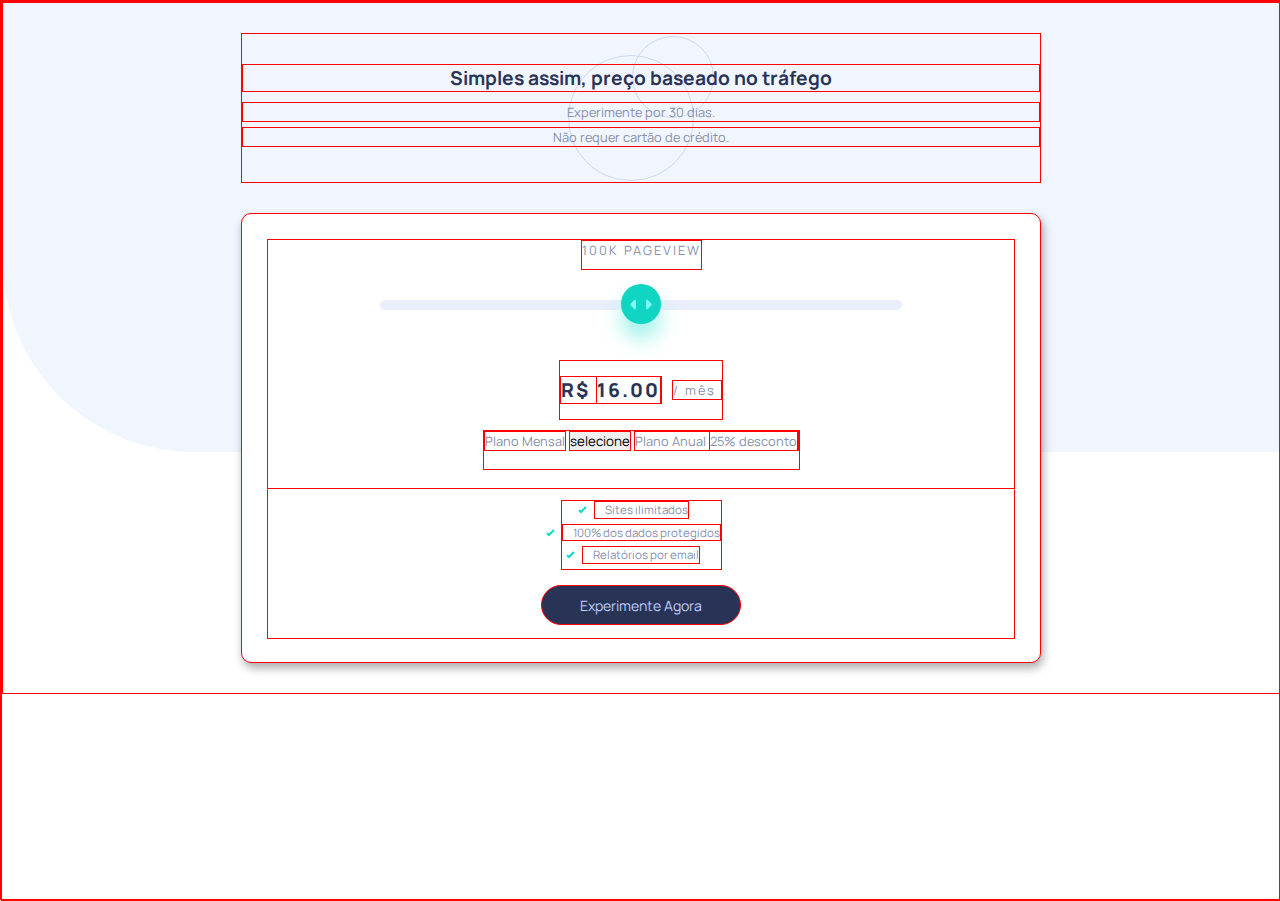
==== exercicios/projeto2/index.html @ 58aa9065 "projeto2" ====
<!DOCTYPE html>
<html lang="en">
<head>
    <meta charset="UTF-8">
    <meta http-equiv="X-UA-Compatible" content="IE=edge">
    <meta name="viewport" content="width=device-width, initial-scale=1.0">
    <title>Escolha seu plano</title>
    <link rel="stylesheet" href="style/style.css">
    <link rel="shortcut icon" href="images/favicon-32x32.png" type="image/x-icon">
</head>
<body>
    <main>
        <header>
            <h1>Simples assim, preço baseado no tráfego</h1>
            <p>Experimente por 30 dias.</p>
            <p>Não requer cartão de crédito.</p>
        </header>
        <section id="planos">
            <section id="escolha-plano">
                <p>100K PAGEVIEW</p>
                <input type="range" name="plano" id="plano" min="1" max="5" value="3">
                <div id="valor-plano">
                    <p id="preco">R$ <span>16.00</span></p>
                    <p>/ mês</p>
                </div>
                <div>
                    <span>Plano Mensal</span>
                    <button>selecione</button>
                    <span>Plano Anual <span>25% desconto</span></span>
                </div>
            </section>
            <section id="beneficios">
                <ul>
                    <li>Sites ilimitados</li>
                    <li>100% dos dados protegidos</li>
                    <li>Relatórios por email</li>
                </ul>
                <button>Experimente Agora</button>
            </section>
        </section>
    </main>

    <script src="scripts/script.js"></script>
</body>
</html>
---- exercicios/projeto2/style/style.css ----
/* # Front-end Style Guide

## Layout

The designs were created to the following widths:

- Mobile: 375px
- Desktop: 1440px

## Colors

### Primary

- Soft Cyan (Full Slider Bar): hsl(174, 77%, 80%)
- Strong Cyan (Slider Backround): hsl(174, 86%, 45%)
- Light Grayish Red (Discount Background): hsl(14, 92%, 95%)
- Light Red (Discount Text): hsl(15, 100%, 70%)
- Pale Blue (CTA Text): hsl(226, 100%, 87%)

### Neutral

- White (Pricing Component Background): hsl (0, 0%, 100%)
- Very Pale Blue (Main Background): hsl(230, 100%, 99%)
- Light Grayish Blue (Empty Slider Bar): hsl(224, 65%, 95%)
- Light Grayish Blue (Toggle Background): hsl(223, 50%, 87%)
- Grayish Blue (Text): hsl(225, 20%, 60%)
- Dark Desaturated Blue (Text & CTA Background): hsl(227, 35%, 25%)

## Typography

### Body Copy

- Font size (Introductory Paragraph): 15px

### Font

- Family: [Manrope](https://fonts.google.com/specimen/Manrope)
- Weights: 600, 800 */

@import url('https://fonts.googleapis.com/css2?family=Manrope:wght@600;800&display=swap');

:root {
    /*Color Primary*/
    --Soft-Cyan: hsl(174, 77%, 80%);
    --Strong-Cyan: hsl(174, 86%, 45%);
    --Light-Grayish-Red: hsl(14, 92%, 95%);
    --Light-Red: hsl(15, 100%, 70%);
    --Pale-Blue: hsl(226, 100%, 87%);
    /*Color Neutral*/
    --White: hsl(0, 0%, 100%);
    --Very-Pale-Blue: hsl(230, 100%, 99%);
    --Light-Grayish-Blue: hsl(224, 65%, 95%);
    --Light-Grayish-Blue-Toggle: hsl(223, 50%, 87%);
    --Grayish-Blue: hsl(225, 20%, 60%);
    --Dark-Desaturated-Blue: hsl(227, 35%, 25%);
    /*Font-family*/
    --Manrope: 'Manrope', sans-serif;
}

* {
    margin: 0;
    padding: 0;
    text-decoration: none;
    box-sizing: border-box;
    border: 1px solid red;
    font-family: var(--Manrope);
}

body, html {
    width: 100vw;
    height: 100vh;
}

/* body {
    background: var(--Very-Pale-Blue);
} */

main {
    display: grid;
    grid-template-columns: minmax(300px, 800px);
    grid-template-rows: 150px 450px;
    justify-content: center;
    row-gap: 30px;
    padding: 30px 30px;
    background: url(../images/bg-pattern.svg) left top no-repeat;
    background-size: auto;
    color: var(--Grayish-Blue);
    font-size: 0.8em;
}

main header {
    text-align: center;
    background: url(../images/pattern-circles.svg) center center no-repeat;
}

main header h1 {
    font-size: 1.5em;
    text-align: center;
    margin-top: 30px;
    margin-bottom: 10px;
    color: var(--Dark-Desaturated-Blue);
}

main header p {
    margin-bottom: 5px;
}

#planos {
    display: grid;
    grid-template-rows: 250px 150px;
    padding: 25px;
    background: var(--White);
    border-radius: 10px;
    box-shadow: 2px 5px 10px rgba(0, 0, 0, 0.329);
}

#escolha-plano {
    display: grid;
    grid-template-rows: 30px 70px 60px 40px;
    justify-items: center;
    row-gap: 10px;
}

#escolha-plano p {
    letter-spacing: 2px;
}

#escolha-plano input[type= range] {
    -webkit-appearance: none;
    border: none;
    background: var(--Light-Grayish-Blue);
    width: 70%;
    height: 10px;
    border-radius: 10px;
    margin-top: 20px;
}

input[type=range]::-webkit-slider-thumb {
    -webkit-appearance: none;
    border: none;
    height: 40px;
    width: 40px;
    border-radius: 50%;
    background: var(--Strong-Cyan) url(../images/icon-slider.svg) center center no-repeat;
    margin-top: -2px;
    box-shadow: 0px 15px 20px var(--Soft-Cyan);
}

input[type=range]::-moz-range-thumb {
    border: none;
    height: 40px;
    width: 40px;
    border-radius: 50%;
    background: var(--Strong-Cyan) url(../images/icon-slider.svg) center center no-repeat;
    margin-top: -2px;
    box-shadow: 0px 15px 20px var(--Soft-Cyan);
}

input[type=range]::-webkit-slider-thumb:active {
    background: hsl(174, 85%, 31%) url(../images/icon-slider.svg) center center no-repeat;
}

input[type=range]::-moz-range-thumb:active {
    background: hsl(174, 85%, 31%) url(../images/icon-slider.svg) center center no-repeat;
}

input[type=range]::-moz-range-progress {
    height: 10px;
    border-radius: 10px;
    background: var(--Soft-Cyan);
}

#valor-plano {
    display: grid;
    grid-template-rows: 1fr;
    grid-template-columns: 1fr 50px;
    column-gap: 10px;
    align-items: center;
}

#valor-plano #preco {
    font-size: 1.5em;
    font-weight: 800;
    color: var(--Dark-Desaturated-Blue);
}

#beneficios {
    display: grid;
    grid-template-rows: 70px 60px;
    justify-items: center;
    row-gap: 5px;
    padding: 10px 0;
    border-top: 1px solid var(--Very-Pale-Blue);
}

#beneficios ul {
    display: grid;
    justify-items: center;
}

#beneficios li {
    font-size: 0.9em;
    list-style-image: url(../images/icon-check.svg);
    margin-bottom: 5px;
    padding-left: 10px;
}

#beneficios button {
    margin: 10px 0;
    font-size: 1.1em;
    color: var(--Pale-Blue);background: var(--Dark-Desaturated-Blue);
    width: 200px;
    border-radius: 20px;
}
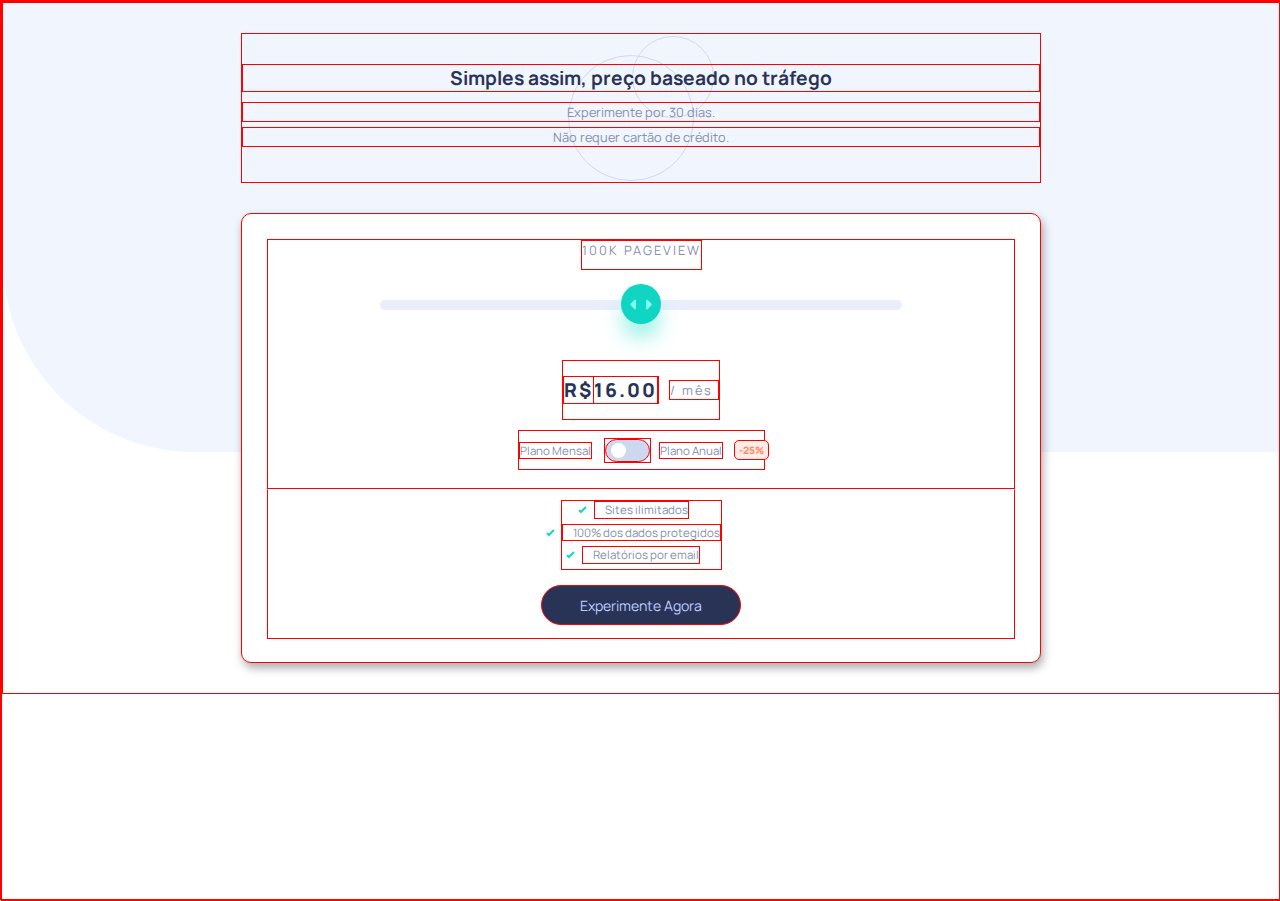
==== commit 58f0622d: "projeto 2 0.2" ====
--- a/exercicios/projeto2/index.html
+++ b/exercicios/projeto2/index.html
@@ -20,13 +20,16 @@
                 <p>100K PAGEVIEW</p>
                 <input type="range" name="plano" id="plano" min="1" max="5" value="3">
                 <div id="valor-plano">
-                    <p id="preco">R$ <span>16.00</span></p>
+                    <p id="preco">R$<span>16.00</span></p>
                     <p>/ mês</p>
                 </div>
-                <div>
+                <div id="escolha-periodo">
                     <span>Plano Mensal</span>
-                    <button>selecione</button>
-                    <span>Plano Anual <span>25% desconto</span></span>
+                    <label for="">
+                        <input type="checkbox" name="Plano Mensal/Plano Anual" id="periodo-plano">
+                    </label>
+                    <span>Plano Anual</span>
+                    <span id="desconto">-25%</span>
                 </div>
             </section>
             <section id="beneficios">
--- a/exercicios/projeto2/style/style.css
+++ b/exercicios/projeto2/style/style.css
@@ -133,6 +133,7 @@
     height: 10px;
     border-radius: 10px;
     margin-top: 20px;
+    cursor: ew-resize;
 }
 
 input[type=range]::-webkit-slider-thumb {
@@ -184,6 +185,55 @@
     color: var(--Dark-Desaturated-Blue);
 }
 
+#escolha-periodo {
+    display: grid;
+    grid-template-rows: 1fr;
+    grid-template-columns: 80px 50px 70px 30px;
+    align-items: center;
+    justify-items: start;
+    column-gap: 5px;
+}
+
+#escolha-periodo span {
+    font-size: 0.9em;
+}
+
+#escolha-periodo #desconto {
+    font-size: 0.8em;
+    padding: 2px 4px;
+    border-radius: 5px;
+    background: var(--Light-Grayish-Red);
+    color: var(--Light-Red);
+    font-weight: 800;
+}
+
+#escolha-periodo label input[type="checkbox"] {
+    appearance: none;
+    background: var(--Light-Grayish-Blue-Toggle);
+    height: 23px;
+    width: 45px;
+    border-radius: 15px;
+    cursor: pointer;
+    display: grid;
+    align-items: center;
+    justify-items: start;
+    transition: .4s;
+}
+
+#escolha-periodo label input[type="checkbox"]::before {
+    content: "";
+    height: 15px;
+    width: 15px;
+    background: white;
+    border-radius: 50%;
+    margin: 0 5px;
+}
+
+#escolha-periodo label input[type="checkbox"]:checked {
+    background: var(--Strong-Cyan);
+    justify-items: end;
+}
+
 #beneficios {
     display: grid;
     grid-template-rows: 70px 60px;
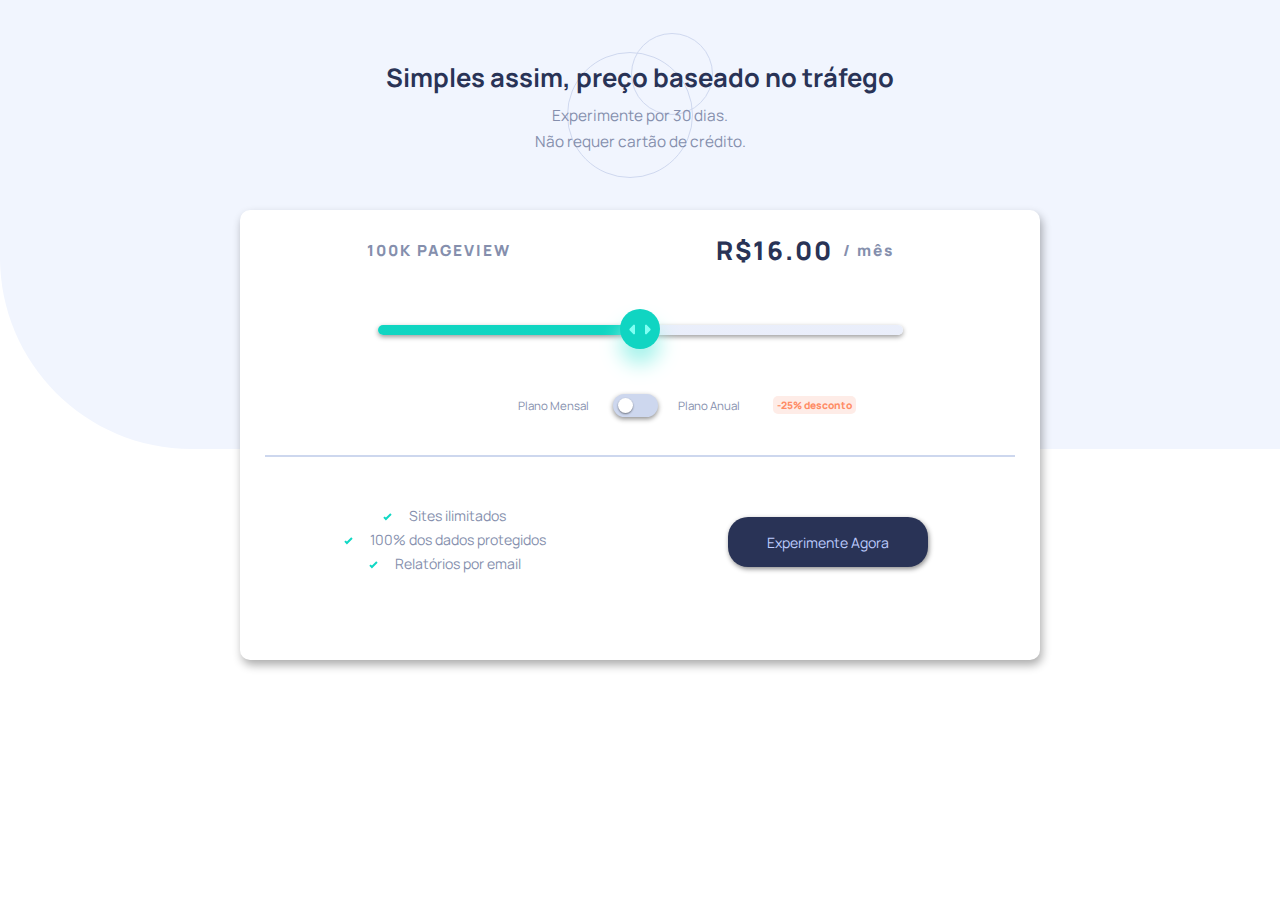
==== commit ca29f967: "projeto 0.5" ====
--- a/exercicios/projeto2/index.html
+++ b/exercicios/projeto2/index.html
@@ -21,7 +21,7 @@
                 <input type="range" name="plano" id="plano" min="1" max="5" value="3">
                 <div id="valor-plano">
                     <p id="preco">R$<span>16.00</span></p>
-                    <p>/ mês</p>
+                    <p id= "periodo">/ mês</p>
                 </div>
                 <div id="escolha-periodo">
                     <span>Plano Mensal</span>
--- a/exercicios/projeto2/style/style.css
+++ b/exercicios/projeto2/style/style.css
@@ -62,18 +62,18 @@
     padding: 0;
     text-decoration: none;
     box-sizing: border-box;
-    border: 1px solid red;
+    /* border: 1px solid red; */
     font-family: var(--Manrope);
+}
+
+::-webkit-scrollbar {
+    display: none;
 }
 
 body, html {
     width: 100vw;
     height: 100vh;
 }
-
-/* body {
-    background: var(--Very-Pale-Blue);
-} */
 
 main {
     display: grid;
@@ -123,17 +123,19 @@
 
 #escolha-plano p {
     letter-spacing: 2px;
+    font-weight: 800;
 }
 
 #escolha-plano input[type= range] {
     -webkit-appearance: none;
     border: none;
-    background: var(--Light-Grayish-Blue);
+    background: linear-gradient(to left, var(--Light-Grayish-Blue) 50%, var(--Strong-Cyan) 50%);
     width: 70%;
     height: 10px;
     border-radius: 10px;
     margin-top: 20px;
-    cursor: ew-resize;
+    cursor: pointer;
+    box-shadow: 0 2px 5px rgba(0, 0, 0, 0.397);
 }
 
 input[type=range]::-webkit-slider-thumb {
@@ -174,7 +176,7 @@
 #valor-plano {
     display: grid;
     grid-template-rows: 1fr;
-    grid-template-columns: 1fr 50px;
+    grid-template-columns: 1fr 70px;
     column-gap: 10px;
     align-items: center;
 }
@@ -188,7 +190,7 @@
 #escolha-periodo {
     display: grid;
     grid-template-rows: 1fr;
-    grid-template-columns: 80px 50px 70px 30px;
+    grid-template-columns: 90px 50px 90px 30px;
     align-items: center;
     justify-items: start;
     column-gap: 5px;
@@ -218,6 +220,11 @@
     align-items: center;
     justify-items: start;
     transition: .4s;
+    box-shadow: 0px 2px 5px rgba(0, 0, 0, 0.452);
+}
+
+#escolha-periodo label input[type="checkbox"]:hover {
+    background: var(--Soft-Cyan);
 }
 
 #escolha-periodo label input[type="checkbox"]::before {
@@ -227,6 +234,7 @@
     background: white;
     border-radius: 50%;
     margin: 0 5px;
+    box-shadow: 0 1px 2px rgba(0, 0, 0, 0.466);
 }
 
 #escolha-periodo label input[type="checkbox"]:checked {
@@ -240,7 +248,7 @@
     justify-items: center;
     row-gap: 5px;
     padding: 10px 0;
-    border-top: 1px solid var(--Very-Pale-Blue);
+    border-top: 2px solid var(--Light-Grayish-Blue-Toggle);
 }
 
 #beneficios ul {
@@ -256,9 +264,87 @@
 }
 
 #beneficios button {
-    margin: 10px 0;
     font-size: 1.1em;
     color: var(--Pale-Blue);background: var(--Dark-Desaturated-Blue);
     width: 200px;
+    height: 50px;
     border-radius: 20px;
-}
+    border: none;
+    box-shadow: 1px 2px 5px rgba(0, 0, 0, 0.459);
+}
+
+/* Media Queries */
+
+@media screen and (min-width: 1024px) {
+    main header h1, #valor-plano #preco {
+        font-size: 2em;
+    }
+
+    main header p, #escolha-plano p {
+        font-size: 1.2em;
+    }
+
+    #planos {
+        display: grid;
+        grid-template-rows: 220px 150px;
+    }
+
+    #escolha-plano {
+        display: grid;
+        grid-template-areas: 
+        "pageview valor"
+        "plano plano"
+        "toggle toggle"
+        ;
+        justify-items: center;
+        align-items: center;
+        row-gap: 20px;
+    }
+
+    #escolha-plano p {
+        grid-area: pageview;
+    }
+
+    #valor-plano {
+        grid-area: valor;
+        grid-template-areas: "preco periodo";
+    }
+
+    #valor-plano #preco {
+        grid-area: preco;
+    }
+
+    #valor-plano #periodo {
+        grid-area: periodo;
+    }
+
+    #plano {
+        grid-area: plano;
+    }
+
+    #escolha-periodo {
+        grid-area: toggle;
+    }
+    
+    #escolha-periodo {
+        grid-template-columns: 90px 60px 90px 90px;
+        margin-left: 100px;
+    }
+
+    #escolha-periodo #desconto::after {
+        content: " desconto";
+    }
+
+    #beneficios {
+        display: grid;
+        grid-template-rows: 150px;
+        grid-template-columns: 1fr 1fr;
+        justify-items: center;
+        align-items: center;
+    }
+
+    #beneficios li {
+        font-size: 1.1em;
+    }
+
+}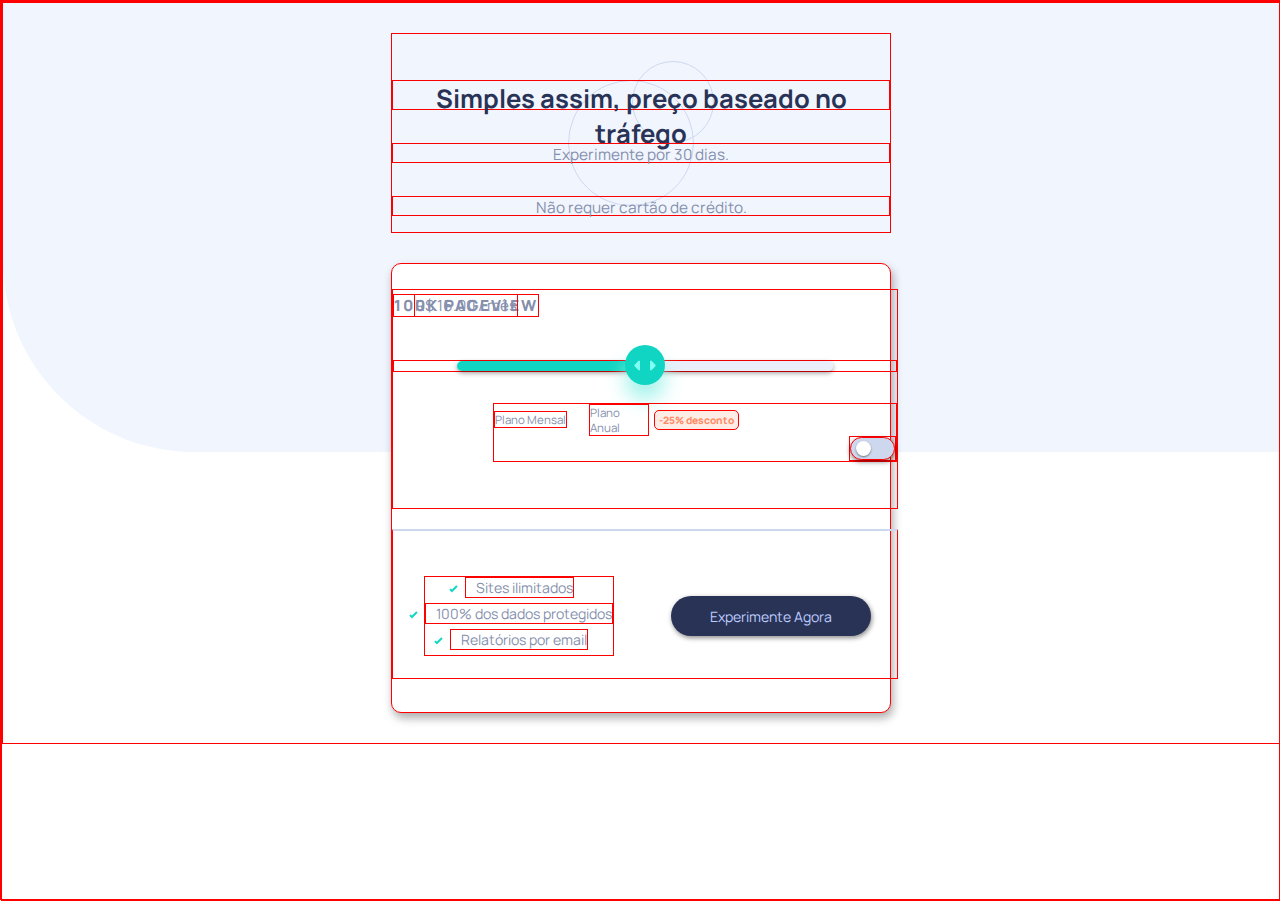
==== commit 969d94c2: "projeto2 - 0.6" ====
--- a/exercicios/projeto2/index.html
+++ b/exercicios/projeto2/index.html
@@ -17,15 +17,16 @@
         </header>
         <section id="planos">
             <section id="escolha-plano">
-                <p>100K PAGEVIEW</p>
-                <input type="range" name="plano" id="plano" min="1" max="5" value="3">
-                <div id="valor-plano">
-                    <p id="preco">R$<span>16.00</span></p>
-                    <p id= "periodo">/ mês</p>
-                </div>
+                <p id="pageview">100K PAGEVIEW</p>
+                <label for="plano">
+                    <input type="range" name="plano" id="plano" min="1" max="5" value="3">
+                </label>
+                <p id="preco-periodo">
+                    
+                </p>
                 <div id="escolha-periodo">
                     <span>Plano Mensal</span>
-                    <label for="">
+                    <label for="periodo-plano">
                         <input type="checkbox" name="Plano Mensal/Plano Anual" id="periodo-plano">
                     </label>
                     <span>Plano Anual</span>
--- a/exercicios/projeto2/style/style.css
+++ b/exercicios/projeto2/style/style.css
@@ -62,7 +62,7 @@
     padding: 0;
     text-decoration: none;
     box-sizing: border-box;
-    /* border: 1px solid red; */
+    border: 1px solid red;
     font-family: var(--Manrope);
 }
 
@@ -77,11 +77,11 @@
 
 main {
     display: grid;
-    grid-template-columns: minmax(300px, 800px);
+    grid-template-columns: minmax(300px, 500px);
     grid-template-rows: 150px 450px;
     justify-content: center;
     row-gap: 30px;
-    padding: 30px 30px;
+    padding: 30px 40px;
     background: url(../images/bg-pattern.svg) left top no-repeat;
     background-size: auto;
     color: var(--Grayish-Blue);
@@ -91,54 +91,64 @@
 main header {
     text-align: center;
     background: url(../images/pattern-circles.svg) center center no-repeat;
+    display: grid;
+    grid-template-rows: 30px 20px 20px;
+    align-content: space-around;
+    padding-top: 30px;
 }
 
 main header h1 {
     font-size: 1.5em;
-    text-align: center;
-    margin-top: 30px;
-    margin-bottom: 10px;
     color: var(--Dark-Desaturated-Blue);
 }
 
-main header p {
-    margin-bottom: 5px;
-}
-
 #planos {
     display: grid;
-    grid-template-rows: 250px 150px;
-    padding: 25px;
+    grid-template-rows: 200px 150px;
+    grid-template-columns: 1fr;
+    padding: 25px 0;
     background: var(--White);
     border-radius: 10px;
     box-shadow: 2px 5px 10px rgba(0, 0, 0, 0.329);
+    row-gap: 20px;
 }
 
 #escolha-plano {
     display: grid;
-    grid-template-rows: 30px 70px 60px 40px;
-    justify-items: center;
-    row-gap: 10px;
-}
-
-#escolha-plano p {
+    grid-template-rows: 30px 40px 40px 30px;
+    align-content: space-between;
+}
+
+#escolha-plano #pageview {
     letter-spacing: 2px;
     font-weight: 800;
-}
-
-#escolha-plano input[type= range] {
+    display: grid;
+    align-items: center;
+    justify-items: center;
+}
+
+#escolha-plano label {
+    width: 100%;
+    display: grid;
+    justify-items: center;
+    align-items: center;
+}
+
+#escolha-plano #plano {
     -webkit-appearance: none;
     border: none;
     background: linear-gradient(to left, var(--Light-Grayish-Blue) 50%, var(--Strong-Cyan) 50%);
-    width: 70%;
+    width: 75%;
     height: 10px;
     border-radius: 10px;
     margin-top: 20px;
     cursor: pointer;
     box-shadow: 0 2px 5px rgba(0, 0, 0, 0.397);
-}
-
-input[type=range]::-webkit-slider-thumb {
+    margin: 0;
+    padding: 0;
+}
+
+#escolha-plano #plano::-webkit-slider-thumb {
     -webkit-appearance: none;
     border: none;
     height: 40px;
@@ -149,7 +159,7 @@
     box-shadow: 0px 15px 20px var(--Soft-Cyan);
 }
 
-input[type=range]::-moz-range-thumb {
+#escolha-plano #plano::-moz-range-thumb {
     border: none;
     height: 40px;
     width: 40px;
@@ -159,19 +169,19 @@
     box-shadow: 0px 15px 20px var(--Soft-Cyan);
 }
 
-input[type=range]::-webkit-slider-thumb:active {
+#escolha-plano #plano::-webkit-slider-thumb:active {
     background: hsl(174, 85%, 31%) url(../images/icon-slider.svg) center center no-repeat;
 }
 
-input[type=range]::-moz-range-thumb:active {
+#escolha-plano #plano::-moz-range-thumb:active {
     background: hsl(174, 85%, 31%) url(../images/icon-slider.svg) center center no-repeat;
 }
 
-input[type=range]::-moz-range-progress {
+/* #escolha-plano #plano::-moz-range-progress {
     height: 10px;
     border-radius: 10px;
     background: var(--Soft-Cyan);
-}
+} */
 
 #valor-plano {
     display: grid;
@@ -267,7 +277,7 @@
     font-size: 1.1em;
     color: var(--Pale-Blue);background: var(--Dark-Desaturated-Blue);
     width: 200px;
-    height: 50px;
+    height: 40px;
     border-radius: 20px;
     border: none;
     box-shadow: 1px 2px 5px rgba(0, 0, 0, 0.459);
@@ -282,6 +292,10 @@
 
     main header p, #escolha-plano p {
         font-size: 1.2em;
+    }
+
+    main {
+        grid-template-rows: 200px 450px;
     }
 
     #planos {
@@ -318,7 +332,7 @@
         grid-area: periodo;
     }
 
-    #plano {
+    #escolha-plano label {
         grid-area: plano;
     }
 
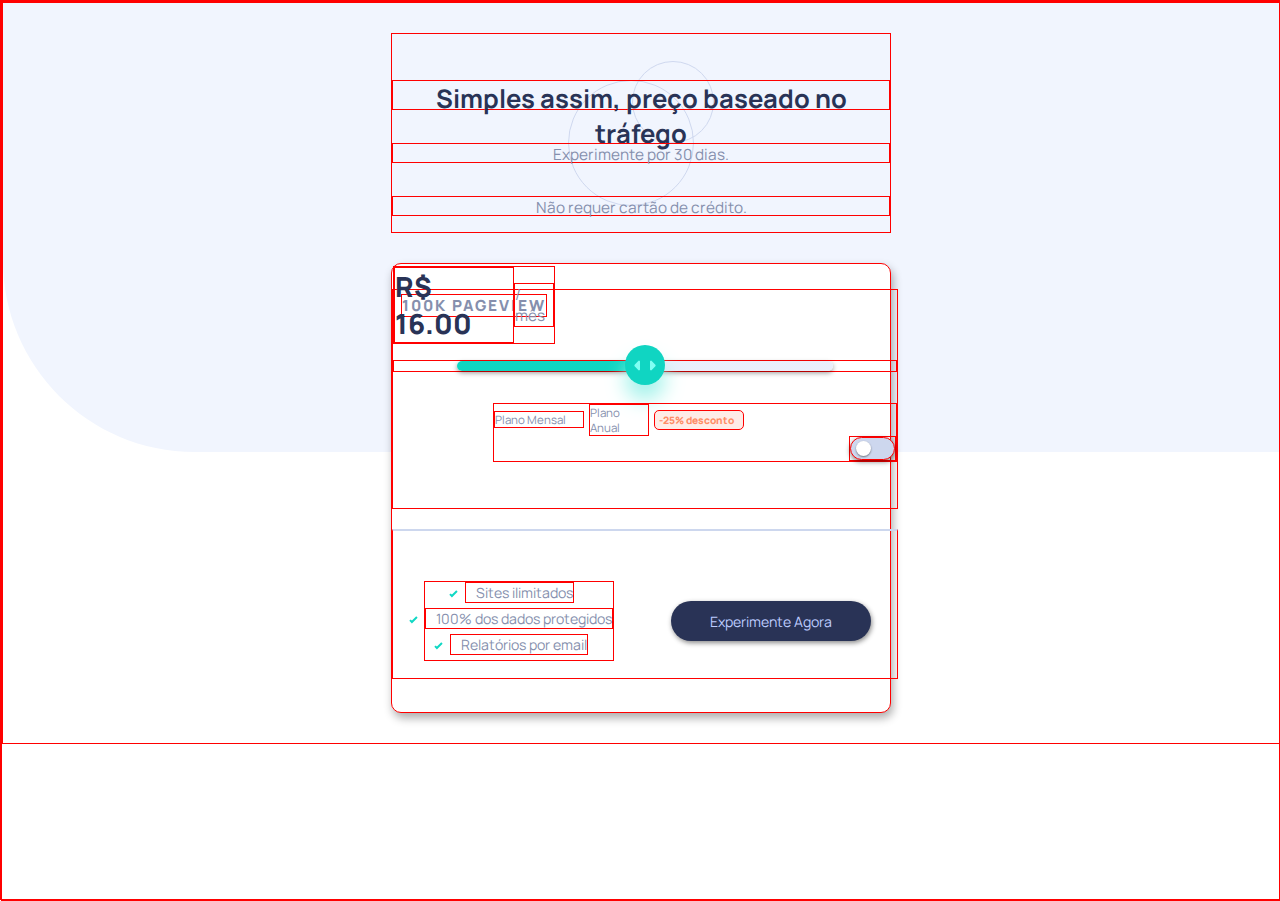
==== commit 9f9b3177: "projeto2 - 0.7" ====
--- a/exercicios/projeto2/index.html
+++ b/exercicios/projeto2/index.html
@@ -22,7 +22,6 @@
                     <input type="range" name="plano" id="plano" min="1" max="5" value="3">
                 </label>
                 <p id="preco-periodo">
-                    
                 </p>
                 <div id="escolha-periodo">
                     <span>Plano Mensal</span>
--- a/exercicios/projeto2/style/style.css
+++ b/exercicios/projeto2/style/style.css
@@ -78,7 +78,7 @@
 main {
     display: grid;
     grid-template-columns: minmax(300px, 500px);
-    grid-template-rows: 150px 450px;
+    grid-template-rows: 150px 420px;
     justify-content: center;
     row-gap: 30px;
     padding: 30px 40px;
@@ -183,26 +183,26 @@
     background: var(--Soft-Cyan);
 } */
 
-#valor-plano {
-    display: grid;
-    grid-template-rows: 1fr;
-    grid-template-columns: 1fr 70px;
-    column-gap: 10px;
-    align-items: center;
-}
-
-#valor-plano #preco {
-    font-size: 1.5em;
+#preco-periodo {
+   display: grid;
+   grid-template-columns: 120px 40px;
+   align-items: center;
+   justify-content: center;
+}
+
+#preco-periodo #preco {
+    font-size: 1.8em;
     font-weight: 800;
     color: var(--Dark-Desaturated-Blue);
+
 }
 
 #escolha-periodo {
     display: grid;
     grid-template-rows: 1fr;
-    grid-template-columns: 90px 50px 90px 30px;
+    grid-template-columns: 80px 50px 70px 30px;
     align-items: center;
-    justify-items: start;
+    justify-content: center;
     column-gap: 5px;
 }
 
@@ -257,7 +257,7 @@
     grid-template-rows: 70px 60px;
     justify-items: center;
     row-gap: 5px;
-    padding: 10px 0;
+    padding: 15px 0;
     border-top: 2px solid var(--Light-Grayish-Blue-Toggle);
 }
 
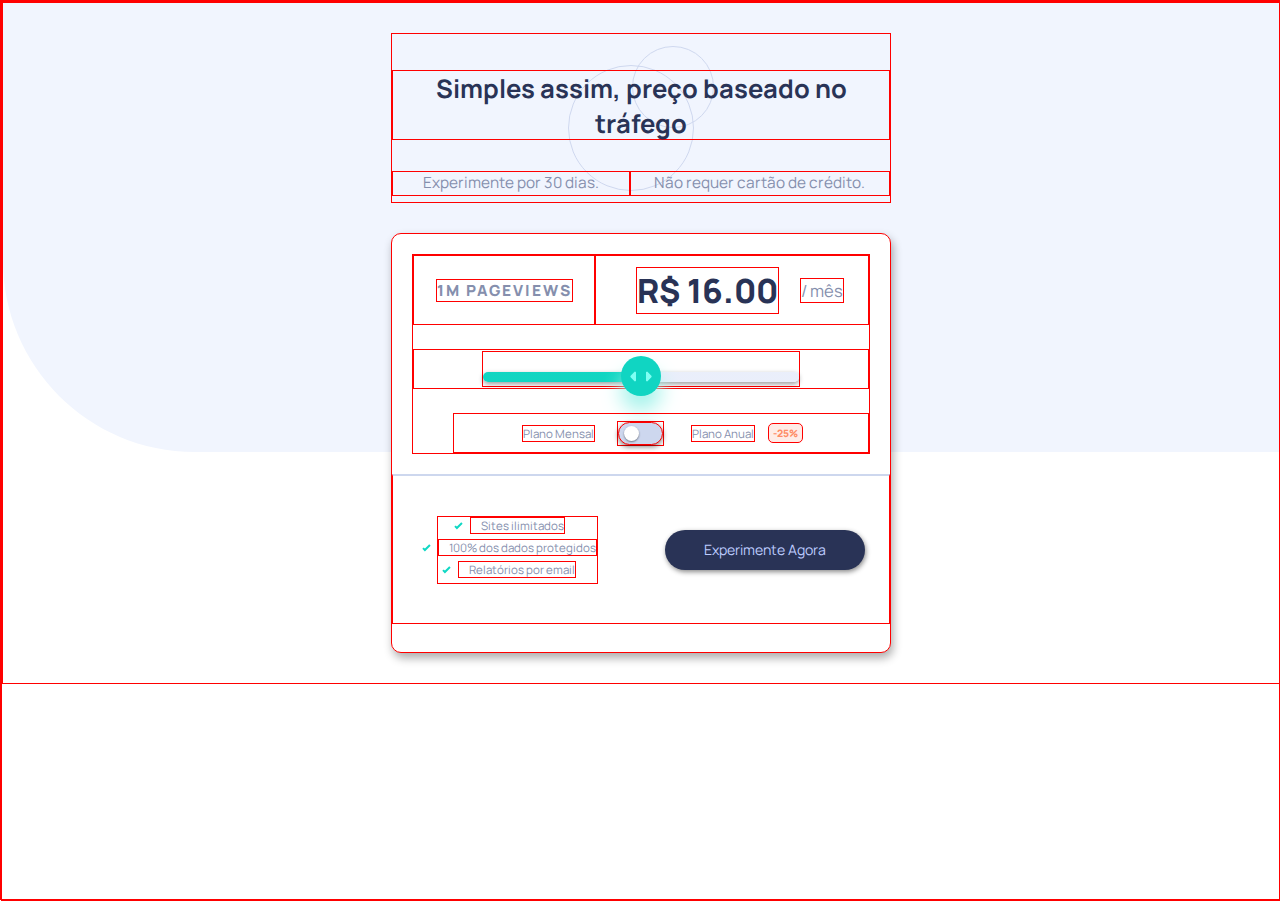
==== commit d2dfecae: "projeto2 - 0.8" ====
--- a/exercicios/projeto2/index.html
+++ b/exercicios/projeto2/index.html
@@ -11,19 +11,24 @@
 <body>
     <main>
         <header>
-            <h1>Simples assim, preço baseado no tráfego</h1>
-            <p>Experimente por 30 dias.</p>
-            <p>Não requer cartão de crédito.</p>
+            <h1 id="titulo">Simples assim, preço baseado no tráfego</h1>
+            <p id="p1">Experimente por 30 dias.</p>
+            <p id="p2">Não requer cartão de crédito.</p>
         </header>
         <section id="planos">
             <section id="escolha-plano">
-                <p id="pageview">100K PAGEVIEW</p>
-                <label for="plano">
-                    <input type="range" name="plano" id="plano" min="1" max="5" value="3">
-                </label>
-                <p id="preco-periodo">
-                </p>
-                <div id="escolha-periodo">
+                <div class="linha" id="pageview">
+                    <p></p>
+                </div>
+                <div class="linha" id="slider">
+                    <label for="plano">
+                        <input type="range" name="plano" id="plano" min="1" max="5" value="3">
+                    </label>
+                </div>
+                <div class="linha
+                " id="preco-periodo">
+                </div>
+                <div class="linha" id="escolha-periodo">
                     <span>Plano Mensal</span>
                     <label for="periodo-plano">
                         <input type="checkbox" name="Plano Mensal/Plano Anual" id="periodo-plano">
--- a/exercicios/projeto2/style/style.css
+++ b/exercicios/projeto2/style/style.css
@@ -78,7 +78,7 @@
 main {
     display: grid;
     grid-template-columns: minmax(300px, 500px);
-    grid-template-rows: 150px 420px;
+    grid-template-rows: 150px 410px;
     justify-content: center;
     row-gap: 30px;
     padding: 30px 40px;
@@ -106,49 +106,48 @@
     display: grid;
     grid-template-rows: 200px 150px;
     grid-template-columns: 1fr;
-    padding: 25px 0;
     background: var(--White);
     border-radius: 10px;
     box-shadow: 2px 5px 10px rgba(0, 0, 0, 0.329);
     row-gap: 20px;
+    padding: 20px 0;
+}
+
+.linha {
+    display: grid;
+    align-items: center;
+    justify-items: center;
 }
 
 #escolha-plano {
     display: grid;
     grid-template-rows: 30px 40px 40px 30px;
     align-content: space-between;
-}
-
-#escolha-plano #pageview {
+    margin: 0 20px;
+}
+
+#pageview p {
     letter-spacing: 2px;
     font-weight: 800;
-    display: grid;
-    align-items: center;
-    justify-items: center;
-}
-
-#escolha-plano label {
-    width: 100%;
-    display: grid;
-    justify-items: center;
-    align-items: center;
-}
-
-#escolha-plano #plano {
+}
+
+ #slider label {
+    width: 70%;
+}
+
+#slider label #plano {
     -webkit-appearance: none;
     border: none;
     background: linear-gradient(to left, var(--Light-Grayish-Blue) 50%, var(--Strong-Cyan) 50%);
-    width: 75%;
+    width: 100%;
     height: 10px;
     border-radius: 10px;
     margin-top: 20px;
     cursor: pointer;
     box-shadow: 0 2px 5px rgba(0, 0, 0, 0.397);
-    margin: 0;
-    padding: 0;
-}
-
-#escolha-plano #plano::-webkit-slider-thumb {
+}
+
+#slider #plano::-webkit-slider-thumb {
     -webkit-appearance: none;
     border: none;
     height: 40px;
@@ -159,7 +158,7 @@
     box-shadow: 0px 15px 20px var(--Soft-Cyan);
 }
 
-#escolha-plano #plano::-moz-range-thumb {
+#slider #plano::-moz-range-thumb {
     border: none;
     height: 40px;
     width: 40px;
@@ -169,41 +168,32 @@
     box-shadow: 0px 15px 20px var(--Soft-Cyan);
 }
 
-#escolha-plano #plano::-webkit-slider-thumb:active {
+#slider #plano::-webkit-slider-thumb:active {
     background: hsl(174, 85%, 31%) url(../images/icon-slider.svg) center center no-repeat;
 }
 
-#escolha-plano #plano::-moz-range-thumb:active {
+#slider #plano::-moz-range-thumb:active {
     background: hsl(174, 85%, 31%) url(../images/icon-slider.svg) center center no-repeat;
 }
 
-/* #escolha-plano #plano::-moz-range-progress {
-    height: 10px;
-    border-radius: 10px;
-    background: var(--Soft-Cyan);
-} */
-
 #preco-periodo {
-   display: grid;
-   grid-template-columns: 120px 40px;
-   align-items: center;
-   justify-content: center;
+    display: grid;
+    grid-template-columns: 120px 40px;
+    justify-content: center;
 }
 
 #preco-periodo #preco {
     font-size: 1.8em;
     font-weight: 800;
     color: var(--Dark-Desaturated-Blue);
-
 }
 
 #escolha-periodo {
     display: grid;
-    grid-template-rows: 1fr;
-    grid-template-columns: 80px 50px 70px 30px;
-    align-items: center;
+    grid-template-columns: 75px 70px 75px 30px;
+    column-gap: 10px;
     justify-content: center;
-    column-gap: 5px;
+    margin-left: 40px;
 }
 
 #escolha-periodo span {
@@ -256,9 +246,9 @@
     display: grid;
     grid-template-rows: 70px 60px;
     justify-items: center;
-    row-gap: 5px;
-    padding: 15px 0;
+    row-gap: 10px;
     border-top: 2px solid var(--Light-Grayish-Blue-Toggle);
+    padding-top: 20px;
 }
 
 #beneficios ul {
@@ -286,7 +276,32 @@
 /* Media Queries */
 
 @media screen and (min-width: 1024px) {
-    main header h1, #valor-plano #preco {
+
+    main {
+        grid-template-rows: 170px 420px;
+    }
+
+    #titulo {
+        grid-area: titulo;
+    }
+    
+    #p1 {
+        grid-area: p1;
+    }
+    
+    #p2 {
+        grid-area: p2;
+    }
+
+    main header {
+        grid-template-rows: 70px 25px;
+        grid-template-areas: 
+        "titulo titulo"
+        "p1 p2";
+        row-gap: 20px;
+    }
+
+    main header h1 {
         font-size: 2em;
     }
 
@@ -294,71 +309,47 @@
         font-size: 1.2em;
     }
 
-    main {
-        grid-template-rows: 200px 450px;
-    }
-
-    #planos {
-        display: grid;
-        grid-template-rows: 220px 150px;
+    #pageview {
+        grid-area: pageview;
+    }
+    
+    #preco-periodo {
+        grid-area: preco;
+    }
+    
+    #slider {
+        grid-area: slider;
+    }
+    
+    #escolha-periodo {
+        grid-area: periodo;
     }
 
     #escolha-plano {
         display: grid;
+        grid-template-columns: 1fr 1.5fr;
+        grid-template-rows: 70px 40px 40px;
         grid-template-areas: 
-        "pageview valor"
-        "plano plano"
-        "toggle toggle"
+        "pageview preco"
+        "slider slider"
+        "periodo periodo"
         ;
-        justify-items: center;
+        align-content: space-between;
+    }
+
+    #preco-periodo {
+        grid-template-columns: 180px 50px;
+        font-size: 1.3em;
+    }
+
+     #preco-periodo #preco {
+        font-size: 2em;
+    }
+
+    #beneficios {
+        grid-template-columns: 1fr 1fr;
+        grid-template-rows: 1fr;
         align-items: center;
-        row-gap: 20px;
-    }
-
-    #escolha-plano p {
-        grid-area: pageview;
-    }
-
-    #valor-plano {
-        grid-area: valor;
-        grid-template-areas: "preco periodo";
-    }
-
-    #valor-plano #preco {
-        grid-area: preco;
-    }
-
-    #valor-plano #periodo {
-        grid-area: periodo;
-    }
-
-    #escolha-plano label {
-        grid-area: plano;
-    }
-
-    #escolha-periodo {
-        grid-area: toggle;
-    }
-    
-    #escolha-periodo {
-        grid-template-columns: 90px 60px 90px 90px;
-        margin-left: 100px;
-    }
-
-    #escolha-periodo #desconto::after {
-        content: " desconto";
-    }
-
-    #beneficios {
-        display: grid;
-        grid-template-rows: 150px;
-        grid-template-columns: 1fr 1fr;
-        justify-items: center;
-        align-items: center;
-    }
-
-    #beneficios li {
-        font-size: 1.1em;
-    }
-
+        padding: 0;
+    }
 }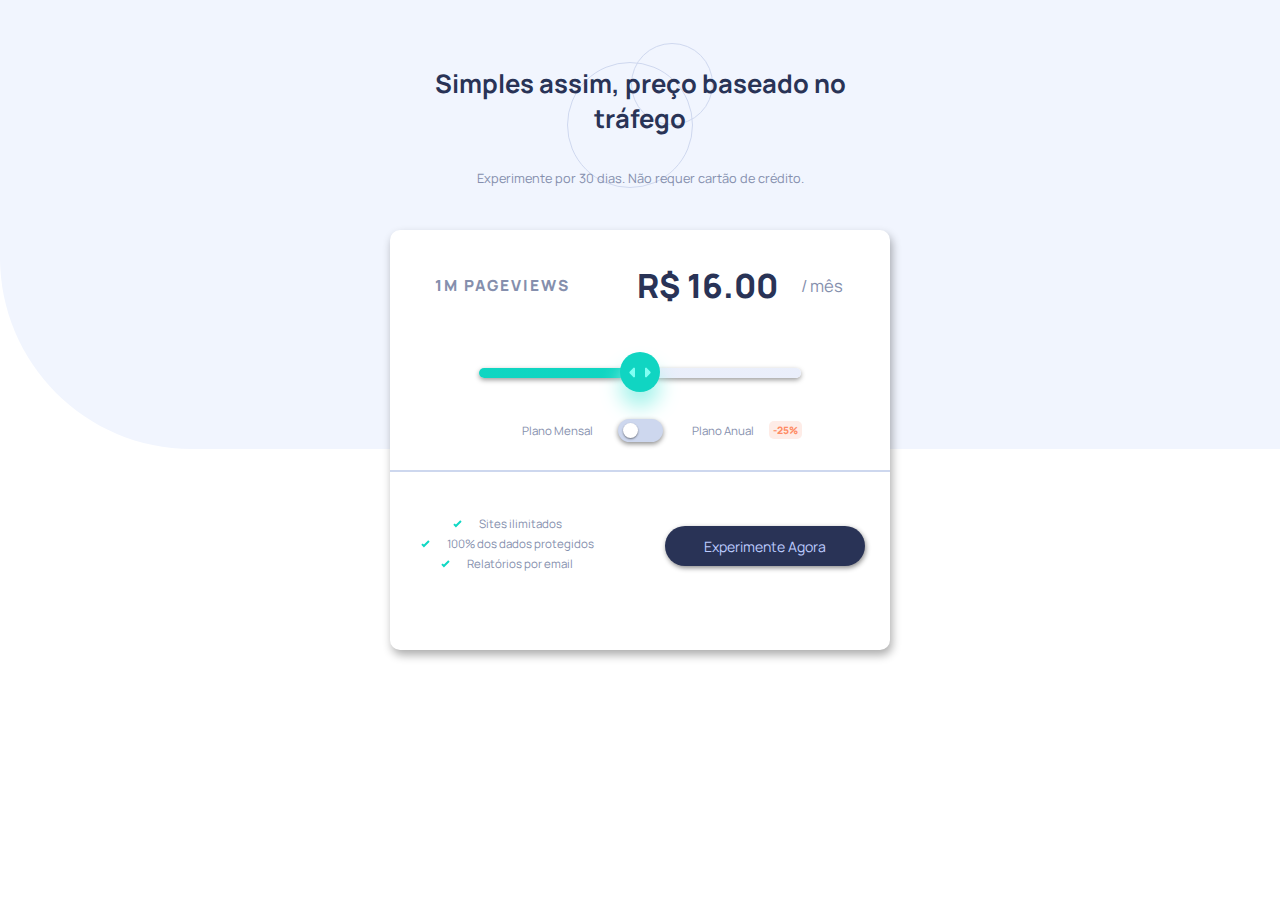
==== commit e62e2184: "projeto2 - 0.9" ====
--- a/exercicios/projeto2/index.html
+++ b/exercicios/projeto2/index.html
@@ -12,8 +12,10 @@
     <main>
         <header>
             <h1 id="titulo">Simples assim, preço baseado no tráfego</h1>
-            <p id="p1">Experimente por 30 dias.</p>
-            <p id="p2">Não requer cartão de crédito.</p>
+            <div id="subtitulos">
+                <span>Experimente por 30 dias.</span>
+                <span>Não requer cartão de crédito.</span>
+            </div>
         </header>
         <section id="planos">
             <section id="escolha-plano">
--- a/exercicios/projeto2/style/style.css
+++ b/exercicios/projeto2/style/style.css
@@ -62,7 +62,7 @@
     padding: 0;
     text-decoration: none;
     box-sizing: border-box;
-    border: 1px solid red;
+    /* border: 1px solid red; */
     font-family: var(--Manrope);
 }
 
@@ -92,9 +92,14 @@
     text-align: center;
     background: url(../images/pattern-circles.svg) center center no-repeat;
     display: grid;
-    grid-template-rows: 30px 20px 20px;
+    grid-template-rows: 30px 50px;
     align-content: space-around;
     padding-top: 30px;
+}
+
+#subtitulos {
+    display: grid;
+    row-gap: 10px;
 }
 
 main header h1 {
@@ -281,24 +286,13 @@
         grid-template-rows: 170px 420px;
     }
 
-    #titulo {
-        grid-area: titulo;
-    }
-    
-    #p1 {
-        grid-area: p1;
-    }
-    
-    #p2 {
-        grid-area: p2;
-    }
-
     main header {
         grid-template-rows: 70px 25px;
-        grid-template-areas: 
-        "titulo titulo"
-        "p1 p2";
         row-gap: 20px;
+    }
+
+    #subtitulos {
+        display: block;
     }
 
     main header h1 {
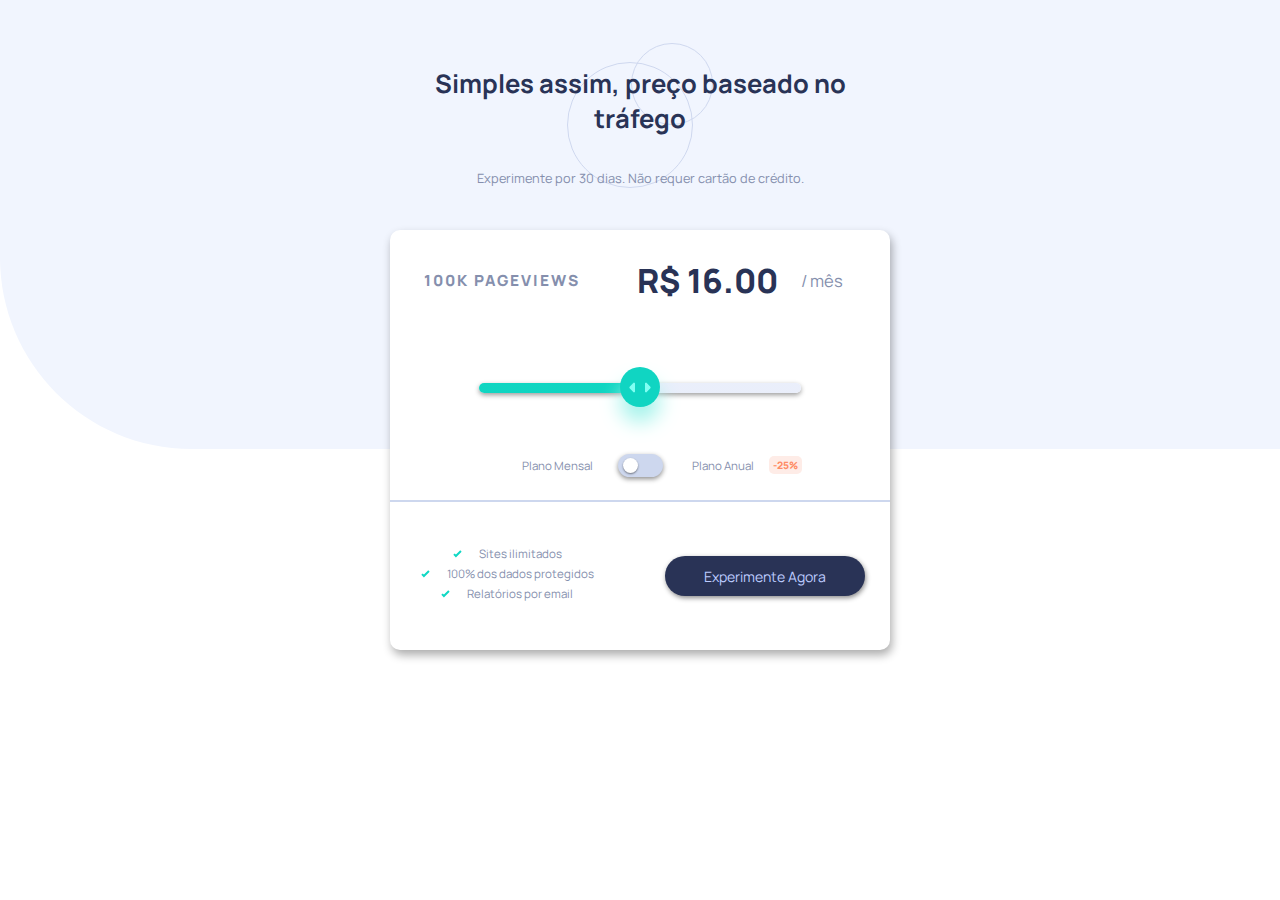
==== commit 92d434fc: "projeto2 - 1.0 - estável" ====
--- a/exercicios/projeto2/index.html
+++ b/exercicios/projeto2/index.html
@@ -24,7 +24,7 @@
                 </div>
                 <div class="linha" id="slider">
                     <label for="plano">
-                        <input type="range" name="plano" id="plano" min="1" max="5" value="3">
+                        <input type="range" name="plano" id="plano" min="0" max="4" value="2">
                     </label>
                 </div>
                 <div class="linha
--- a/exercicios/projeto2/style/style.css
+++ b/exercicios/projeto2/style/style.css
@@ -303,6 +303,10 @@
         font-size: 1.2em;
     }
 
+    #planos {
+        grid-template-rows: 230px 150px;
+    }
+
     #pageview {
         grid-area: pageview;
     }
@@ -322,7 +326,7 @@
     #escolha-plano {
         display: grid;
         grid-template-columns: 1fr 1.5fr;
-        grid-template-rows: 70px 40px 40px;
+        grid-template-rows: 60px 40px 30px;
         grid-template-areas: 
         "pageview preco"
         "slider slider"
